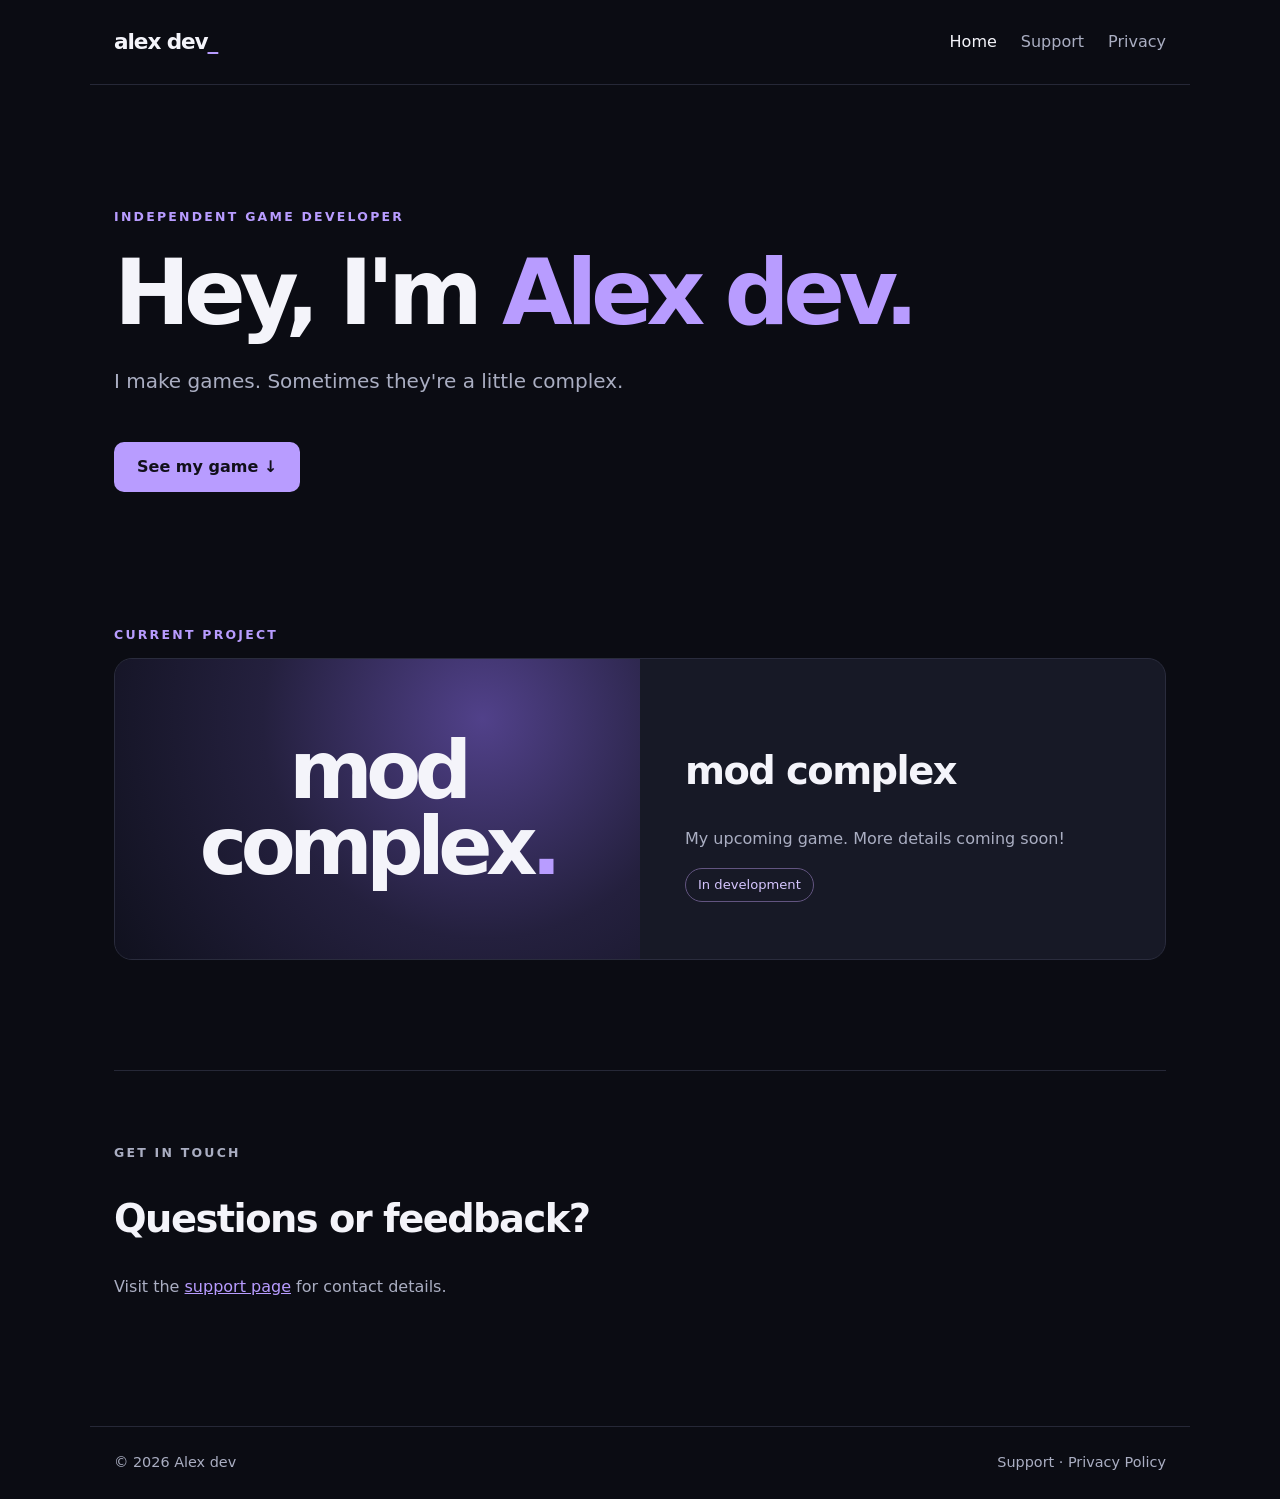
==== index.html @ 6298731d "first commit" ====
<!doctype html>
<html lang="en">
<head>
  <meta charset="utf-8">
  <meta name="viewport" content="width=device-width, initial-scale=1">
  <meta name="description" content="Alex dev — independent game developer and creator of mod complex.">
  <title>Alex dev | Indie Games</title>
  <link rel="stylesheet" href="style.css">
</head>
<body>
  <header class="site-header"><a class="brand" href="index.html">alex dev<span class="accent">_</span></a><nav aria-label="Main navigation"><a href="index.html" aria-current="page">Home</a><a href="support.html">Support</a><a href="privacy.html">Privacy</a></nav></header>
  <main>
    <section class="hero"><p class="eyebrow">INDEPENDENT GAME DEVELOPER</p><h1>Hey, I'm <span class="accent">Alex dev.</span></h1><p>I make games. Sometimes they're a little complex.</p><a class="button" href="#games">See my game ↓</a></section>
    <section id="games" class="section"><p class="eyebrow">CURRENT PROJECT</p><div class="game-card"><div class="game-art" aria-hidden="true"><span>mod<br>complex<span class="accent">.</span></span></div><div class="game-copy"><h2>mod complex</h2><p>My upcoming game. More details coming soon!</p><span class="pill">In development</span></div></div></section>
    <section class="section contact"><p class="eyebrow">GET IN TOUCH</p><h2>Questions or feedback?</h2><p>Visit the <a href="support.html">support page</a> for contact details.</p></section>
  </main>
  <footer><span>© <span id="year">2026</span> Alex dev</span><span><a href="support.html">Support</a> · <a href="privacy.html">Privacy Policy</a></span></footer>
  <script>document.getElementById('year').textContent = new Date().getFullYear();</script>
</body>
</html>
---- style.css ----
:root{color-scheme:dark;--bg:#0b0c13;--panel:#171926;--fg:#f4f4fa;--muted:#aaaec2;--accent:#b89cff}*{box-sizing:border-box}html{scroll-behavior:smooth}body{margin:0;background:var(--bg);color:var(--fg);font-family:system-ui,-apple-system,BlinkMacSystemFont,"Segoe UI",sans-serif;line-height:1.65}a{color:var(--accent)}a:hover{color:#d7c9ff}.site-header,footer{max-width:1100px;margin:auto;padding:24px;display:flex;justify-content:space-between;align-items:center;gap:20px}.site-header{border-bottom:1px solid #262837}.brand{text-decoration:none;color:var(--fg);font-weight:800;font-size:1.35rem;letter-spacing:-.05em}nav{display:flex;gap:24px}nav a,footer a{color:var(--muted);text-decoration:none}nav a[aria-current=page]{color:var(--fg)}.accent{color:var(--accent)}main{max-width:1100px;margin:auto;padding:0 24px}.hero{padding:110px 0 120px}.eyebrow{font-size:.78rem;font-weight:800;letter-spacing:.18em;color:var(--accent)}h1{font-size:clamp(2.8rem,8vw,5.7rem);letter-spacing:-.07em;line-height:1.1;margin:15px 0 22px}h2{font-size:clamp(1.5rem,4vw,2.4rem);letter-spacing:-.04em;line-height:1.2}.hero>p:not(.eyebrow){font-size:1.25rem;color:var(--muted)}.button{display:inline-block;margin-top:24px;background:var(--accent);color:#11101a;text-decoration:none;padding:12px 23px;border-radius:10px;font-weight:800}.button:hover{background:#d7c9ff;color:#11101a}.section{padding:0 0 110px}.game-card{display:grid;grid-template-columns:1fr 1fr;background:var(--panel);border:1px solid #2a2c3d;border-radius:18px;overflow:hidden}.game-art{min-height:300px;display:grid;place-items:center;background:radial-gradient(circle at 70% 20%,#51418a,#24203e 50%,#10111e);font-weight:900;font-size:clamp(2.8rem,7vw,5rem);line-height:.95;letter-spacing:-.08em;text-align:center}.game-copy{padding:45px;align-self:center}.game-copy p,.contact p,.page>p{color:var(--muted)}.pill{display:inline-block;border:1px solid #625480;border-radius:50px;padding:5px 12px;color:#d6c6ff;font-size:.82rem}.contact{border-top:1px solid #262837;padding-top:60px}.page{max-width:780px;padding-top:65px;padding-bottom:90px;min-height:70vh}.page h1{font-size:clamp(2.8rem,7vw,4.5rem)}.page h2{margin-top:40px;font-size:1.5rem}.info,.notice{background:var(--panel);border:1px solid #343449;border-radius:12px;padding:22px;margin:30px 0}.notice{border-color:#b89cff}.muted{color:var(--muted)}footer{border-top:1px solid #262837;color:var(--muted);font-size:.9rem}@media(max-width:650px){.site-header,footer{flex-wrap:wrap}nav{gap:15px}.hero{padding:75px 0 90px}.game-card{grid-template-columns:1fr}.game-art{min-height:230px}.game-copy{padding:26px}}
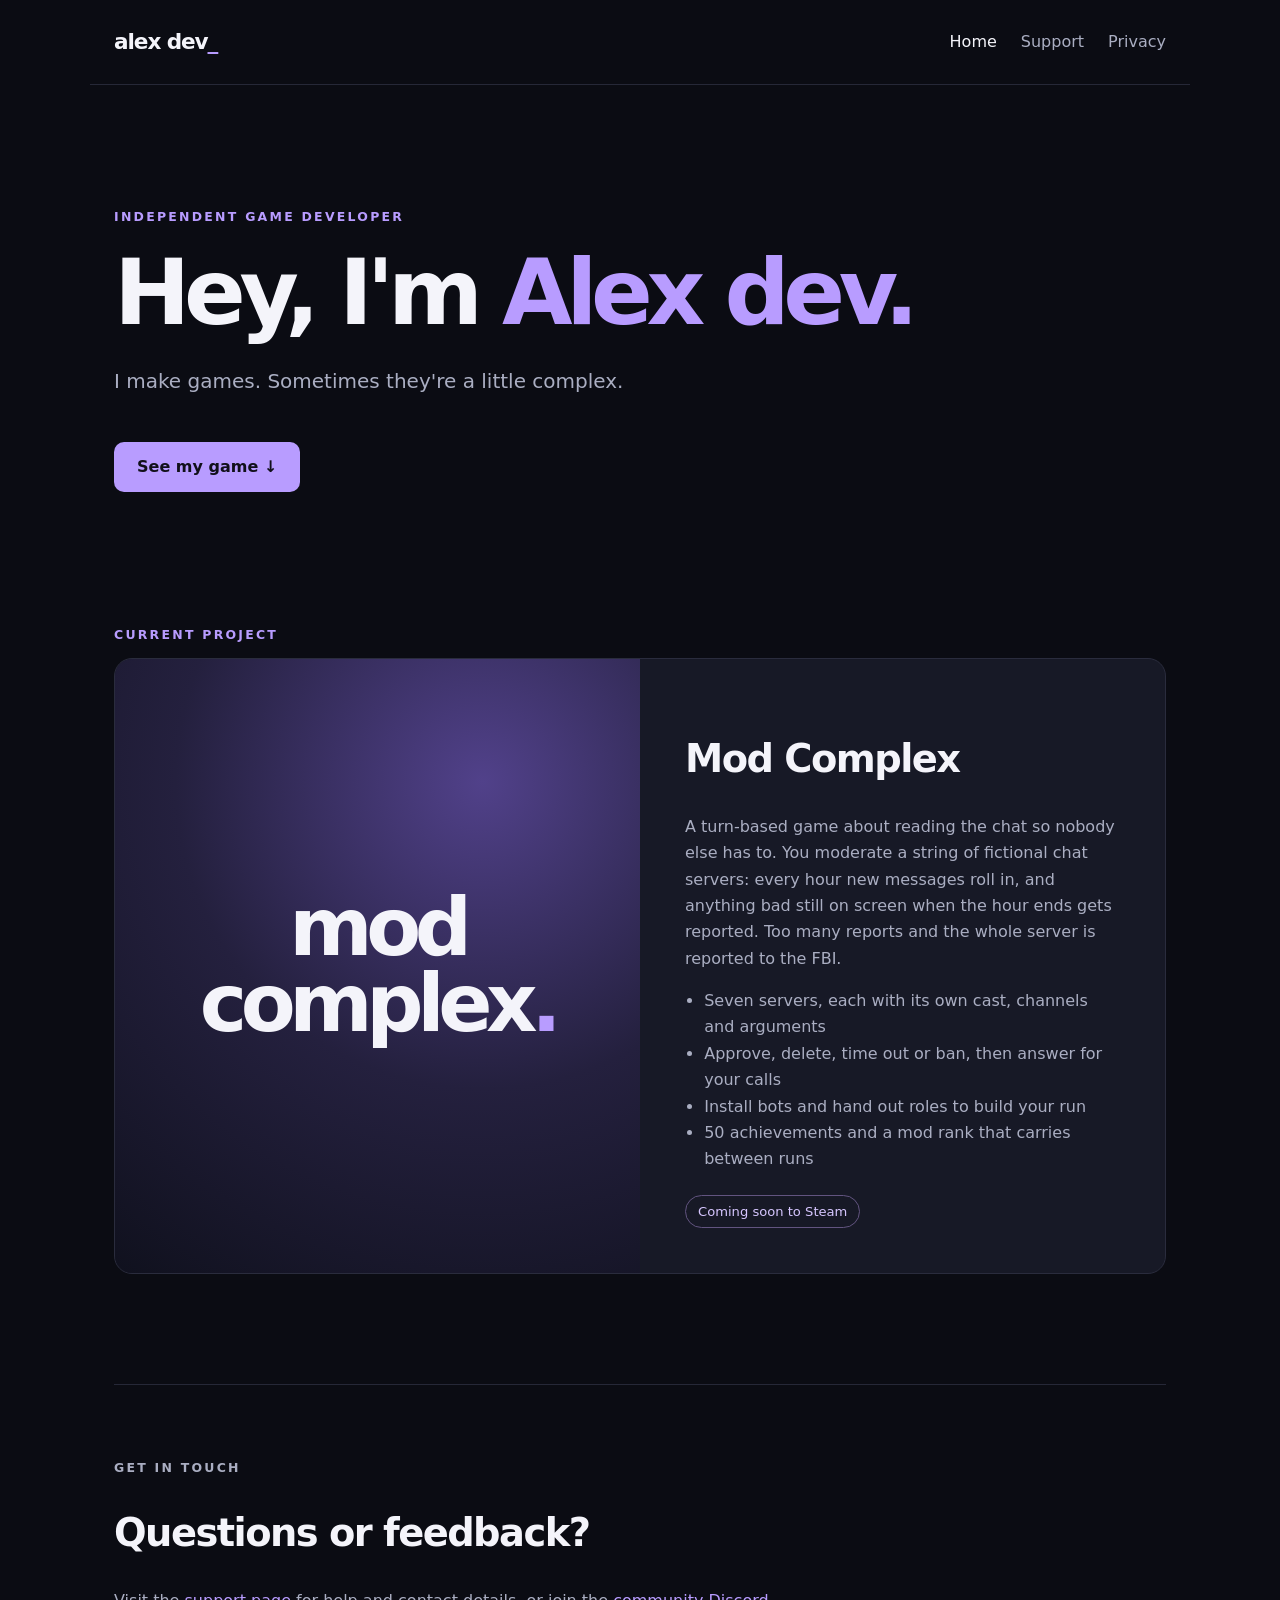
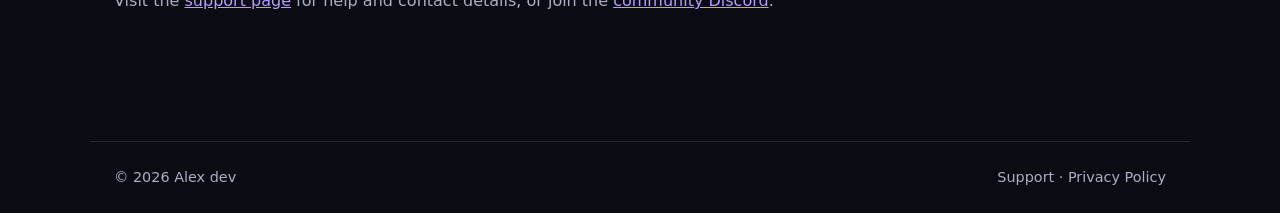
==== commit b028d5bc: "Finalize site content: game description, support page, privacy policy Replace every template placeho" ====
--- a/index.html
+++ b/index.html
@@ -3,7 +3,7 @@
 <head>
   <meta charset="utf-8">
   <meta name="viewport" content="width=device-width, initial-scale=1">
-  <meta name="description" content="Alex dev — independent game developer and creator of mod complex.">
+  <meta name="description" content="Alex dev — independent game developer and creator of Mod Complex, a turn-based chat moderation game.">
   <title>Alex dev | Indie Games</title>
   <link rel="stylesheet" href="style.css">
 </head>
@@ -11,8 +11,8 @@
   <header class="site-header"><a class="brand" href="index.html">alex dev<span class="accent">_</span></a><nav aria-label="Main navigation"><a href="index.html" aria-current="page">Home</a><a href="support.html">Support</a><a href="privacy.html">Privacy</a></nav></header>
   <main>
     <section class="hero"><p class="eyebrow">INDEPENDENT GAME DEVELOPER</p><h1>Hey, I'm <span class="accent">Alex dev.</span></h1><p>I make games. Sometimes they're a little complex.</p><a class="button" href="#games">See my game ↓</a></section>
-    <section id="games" class="section"><p class="eyebrow">CURRENT PROJECT</p><div class="game-card"><div class="game-art" aria-hidden="true"><span>mod<br>complex<span class="accent">.</span></span></div><div class="game-copy"><h2>mod complex</h2><p>My upcoming game. More details coming soon!</p><span class="pill">In development</span></div></div></section>
-    <section class="section contact"><p class="eyebrow">GET IN TOUCH</p><h2>Questions or feedback?</h2><p>Visit the <a href="support.html">support page</a> for contact details.</p></section>
+    <section id="games" class="section"><p class="eyebrow">CURRENT PROJECT</p><div class="game-card"><div class="game-art" aria-hidden="true"><span>mod<br>complex<span class="accent">.</span></span></div><div class="game-copy"><h2>Mod Complex</h2><p>A turn-based game about reading the chat so nobody else has to. You moderate a string of fictional chat servers: every hour new messages roll in, and anything bad still on screen when the hour ends gets reported. Too many reports and the whole server is reported to the FBI.</p><ul><li>Seven servers, each with its own cast, channels and arguments</li><li>Approve, delete, time out or ban, then answer for your calls</li><li>Install bots and hand out roles to build your run</li><li>50 achievements and a mod rank that carries between runs</li></ul><span class="pill">Coming soon to Steam</span></div></div></section>
+    <section class="section contact"><p class="eyebrow">GET IN TOUCH</p><h2>Questions or feedback?</h2><p>Visit the <a href="support.html">support page</a> for help and contact details, or join the <a href="https://discord.com/invite/z2venCVbe" target="_blank" rel="noopener noreferrer">community Discord</a>.</p></section>
   </main>
   <footer><span>© <span id="year">2026</span> Alex dev</span><span><a href="support.html">Support</a> · <a href="privacy.html">Privacy Policy</a></span></footer>
   <script>document.getElementById('year').textContent = new Date().getFullYear();</script>
--- a/style.css
+++ b/style.css
@@ -1 +1 @@
-:root{color-scheme:dark;--bg:#0b0c13;--panel:#171926;--fg:#f4f4fa;--muted:#aaaec2;--accent:#b89cff}*{box-sizing:border-box}html{scroll-behavior:smooth}body{margin:0;background:var(--bg);color:var(--fg);font-family:system-ui,-apple-system,BlinkMacSystemFont,"Segoe UI",sans-serif;line-height:1.65}a{color:var(--accent)}a:hover{color:#d7c9ff}.site-header,footer{max-width:1100px;margin:auto;padding:24px;display:flex;justify-content:space-between;align-items:center;gap:20px}.site-header{border-bottom:1px solid #262837}.brand{text-decoration:none;color:var(--fg);font-weight:800;font-size:1.35rem;letter-spacing:-.05em}nav{display:flex;gap:24px}nav a,footer a{color:var(--muted);text-decoration:none}nav a[aria-current=page]{color:var(--fg)}.accent{color:var(--accent)}main{max-width:1100px;margin:auto;padding:0 24px}.hero{padding:110px 0 120px}.eyebrow{font-size:.78rem;font-weight:800;letter-spacing:.18em;color:var(--accent)}h1{font-size:clamp(2.8rem,8vw,5.7rem);letter-spacing:-.07em;line-height:1.1;margin:15px 0 22px}h2{font-size:clamp(1.5rem,4vw,2.4rem);letter-spacing:-.04em;line-height:1.2}.hero>p:not(.eyebrow){font-size:1.25rem;color:var(--muted)}.button{display:inline-block;margin-top:24px;background:var(--accent);color:#11101a;text-decoration:none;padding:12px 23px;border-radius:10px;font-weight:800}.button:hover{background:#d7c9ff;color:#11101a}.section{padding:0 0 110px}.game-card{display:grid;grid-template-columns:1fr 1fr;background:var(--panel);border:1px solid #2a2c3d;border-radius:18px;overflow:hidden}.game-art{min-height:300px;display:grid;place-items:center;background:radial-gradient(circle at 70% 20%,#51418a,#24203e 50%,#10111e);font-weight:900;font-size:clamp(2.8rem,7vw,5rem);line-height:.95;letter-spacing:-.08em;text-align:center}.game-copy{padding:45px;align-self:center}.game-copy p,.contact p,.page>p{color:var(--muted)}.pill{display:inline-block;border:1px solid #625480;border-radius:50px;padding:5px 12px;color:#d6c6ff;font-size:.82rem}.contact{border-top:1px solid #262837;padding-top:60px}.page{max-width:780px;padding-top:65px;padding-bottom:90px;min-height:70vh}.page h1{font-size:clamp(2.8rem,7vw,4.5rem)}.page h2{margin-top:40px;font-size:1.5rem}.info,.notice{background:var(--panel);border:1px solid #343449;border-radius:12px;padding:22px;margin:30px 0}.notice{border-color:#b89cff}.muted{color:var(--muted)}footer{border-top:1px solid #262837;color:var(--muted);font-size:.9rem}@media(max-width:650px){.site-header,footer{flex-wrap:wrap}nav{gap:15px}.hero{padding:75px 0 90px}.game-card{grid-template-columns:1fr}.game-art{min-height:230px}.game-copy{padding:26px}}
+:root{color-scheme:dark;--bg:#0b0c13;--panel:#171926;--fg:#f4f4fa;--muted:#aaaec2;--accent:#b89cff}*{box-sizing:border-box}html{scroll-behavior:smooth}body{margin:0;background:var(--bg);color:var(--fg);font-family:system-ui,-apple-system,BlinkMacSystemFont,"Segoe UI",sans-serif;line-height:1.65}a{color:var(--accent)}a:hover{color:#d7c9ff}.site-header,footer{max-width:1100px;margin:auto;padding:24px;display:flex;justify-content:space-between;align-items:center;gap:20px}.site-header{border-bottom:1px solid #262837}.brand{text-decoration:none;color:var(--fg);font-weight:800;font-size:1.35rem;letter-spacing:-.05em}nav{display:flex;gap:24px}nav a,footer a{color:var(--muted);text-decoration:none}nav a[aria-current=page]{color:var(--fg)}.accent{color:var(--accent)}main{max-width:1100px;margin:auto;padding:0 24px}.hero{padding:110px 0 120px}.eyebrow{font-size:.78rem;font-weight:800;letter-spacing:.18em;color:var(--accent)}h1{font-size:clamp(2.8rem,8vw,5.7rem);letter-spacing:-.07em;line-height:1.1;margin:15px 0 22px}h2{font-size:clamp(1.5rem,4vw,2.4rem);letter-spacing:-.04em;line-height:1.2}.hero>p:not(.eyebrow){font-size:1.25rem;color:var(--muted)}.button{display:inline-block;margin-top:24px;background:var(--accent);color:#11101a;text-decoration:none;padding:12px 23px;border-radius:10px;font-weight:800}.button:hover{background:#d7c9ff;color:#11101a}.section{padding:0 0 110px}.game-card{display:grid;grid-template-columns:1fr 1fr;background:var(--panel);border:1px solid #2a2c3d;border-radius:18px;overflow:hidden}.game-art{min-height:300px;display:grid;place-items:center;background:radial-gradient(circle at 70% 20%,#51418a,#24203e 50%,#10111e);font-weight:900;font-size:clamp(2.8rem,7vw,5rem);line-height:.95;letter-spacing:-.08em;text-align:center}.game-copy{padding:45px;align-self:center}.game-copy p,.contact p,.page>p,.game-copy li,.page li{color:var(--muted)}.game-copy ul,.page ul{padding-left:1.2em}.game-copy ul{margin:0 0 22px}.page li{margin:6px 0}.pill{display:inline-block;border:1px solid #625480;border-radius:50px;padding:5px 12px;color:#d6c6ff;font-size:.82rem}.contact{border-top:1px solid #262837;padding-top:60px}.page{max-width:780px;padding-top:65px;padding-bottom:90px;min-height:70vh}.page h1{font-size:clamp(2.8rem,7vw,4.5rem)}.page h2{margin-top:40px;font-size:1.5rem}.info,.notice{background:var(--panel);border:1px solid #343449;border-radius:12px;padding:22px;margin:30px 0}.notice{border-color:#b89cff}.info h2:first-child{margin-top:0}.muted{color:var(--muted)}footer{border-top:1px solid #262837;color:var(--muted);font-size:.9rem}@media(max-width:650px){.site-header,footer{flex-wrap:wrap}nav{gap:15px}.hero{padding:75px 0 90px}.game-card{grid-template-columns:1fr}.game-art{min-height:230px}.game-copy{padding:26px}}
